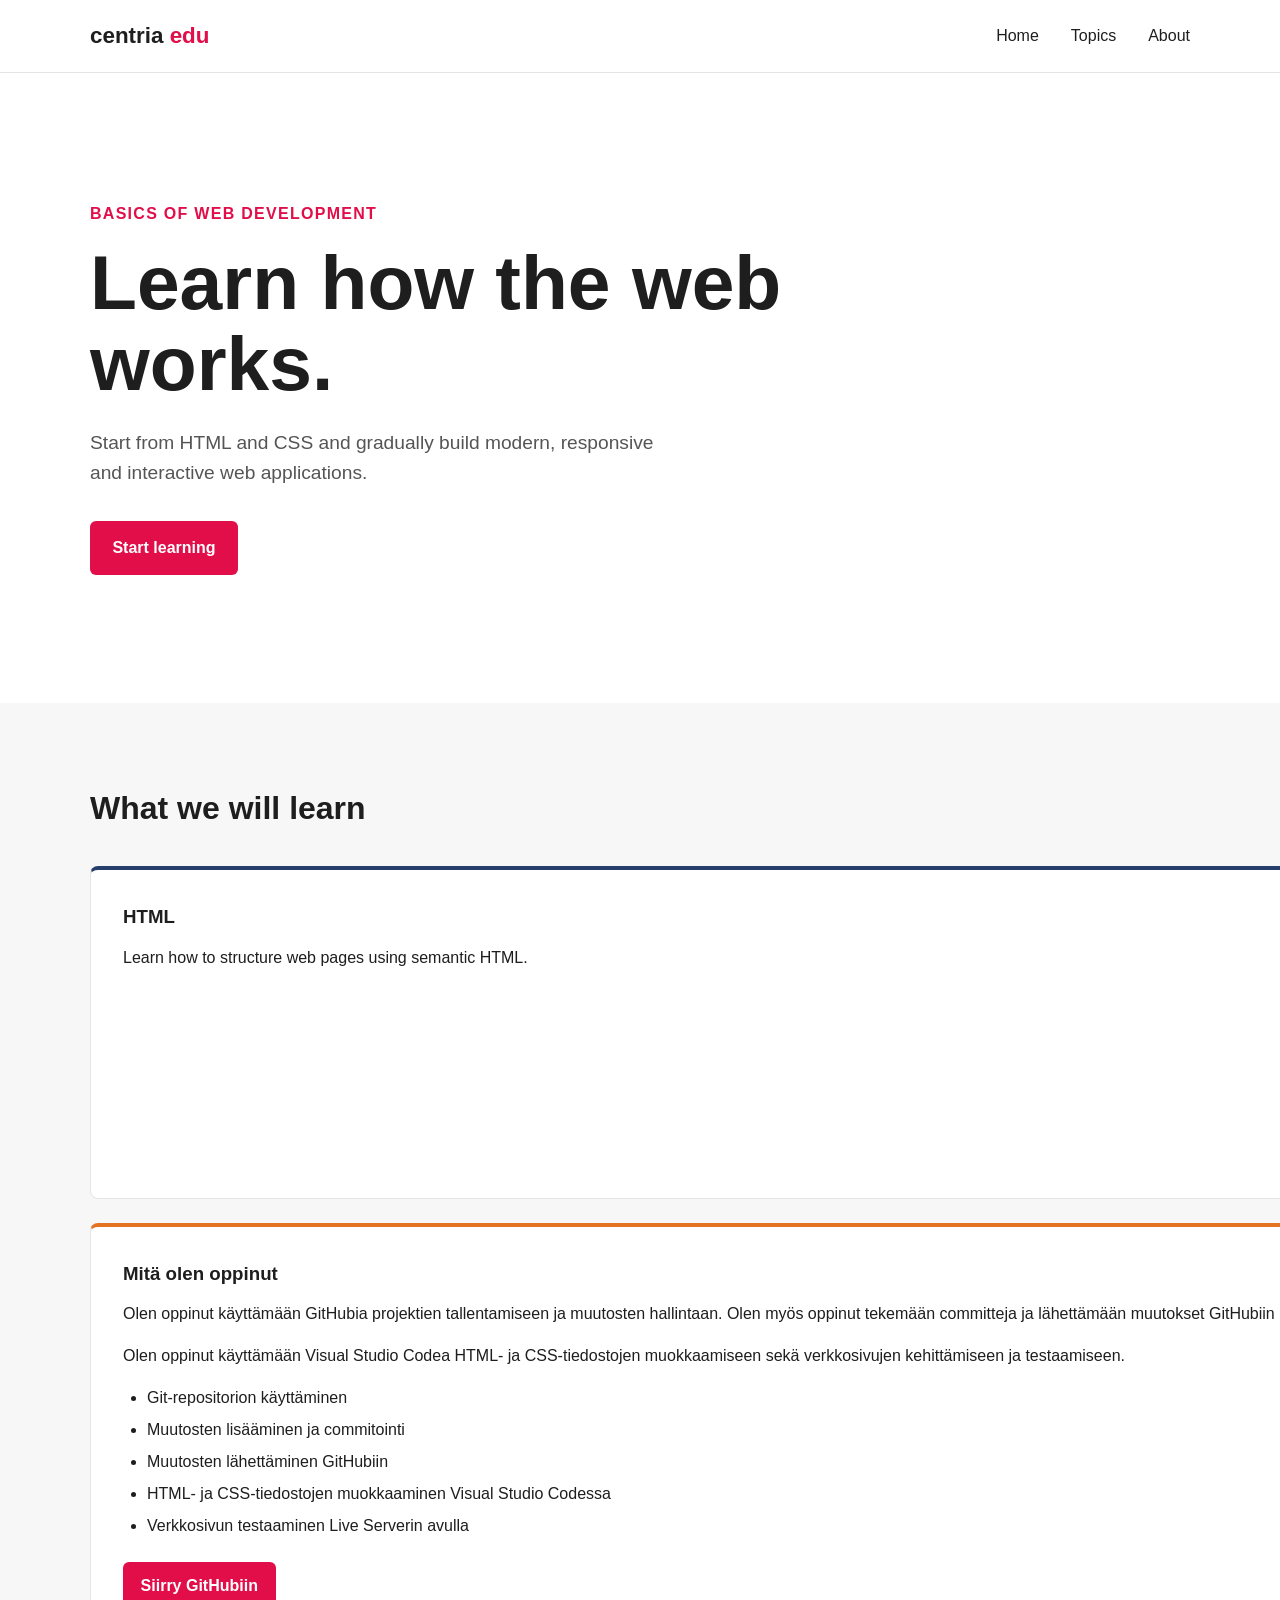
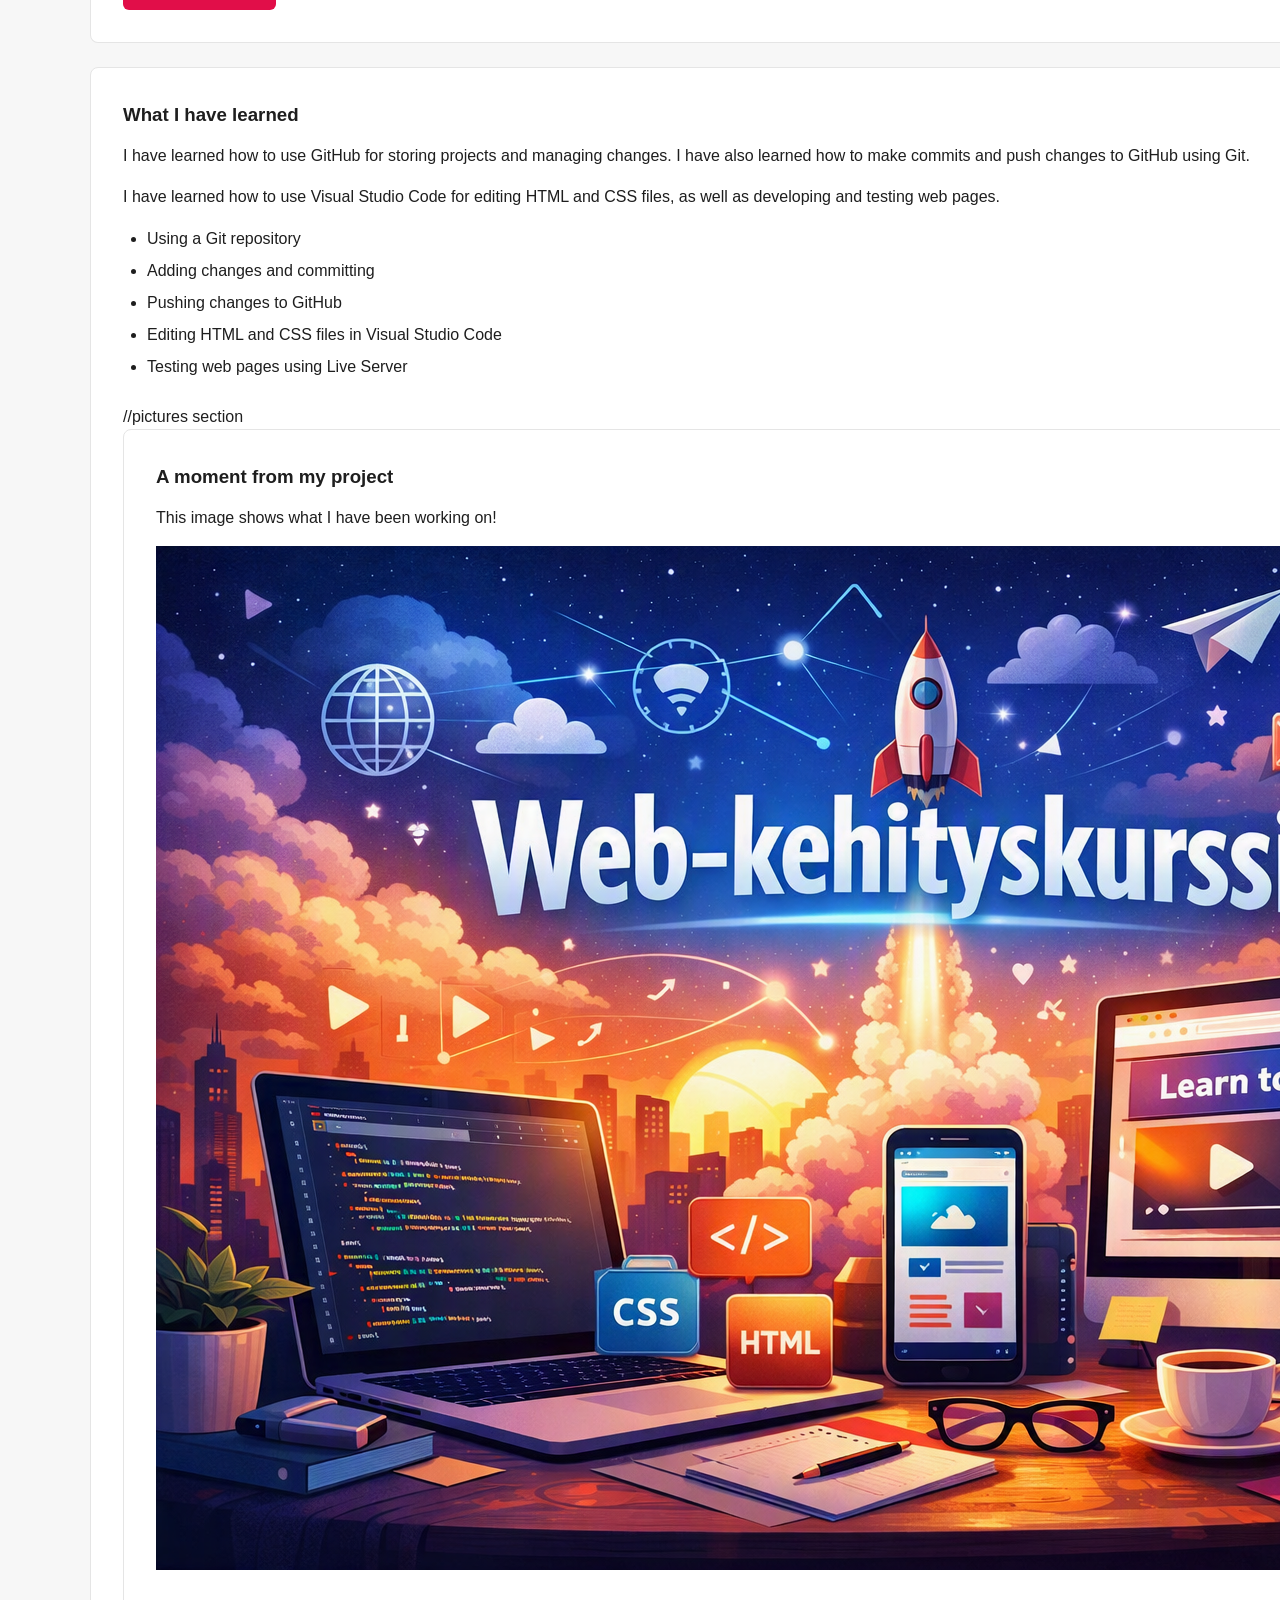
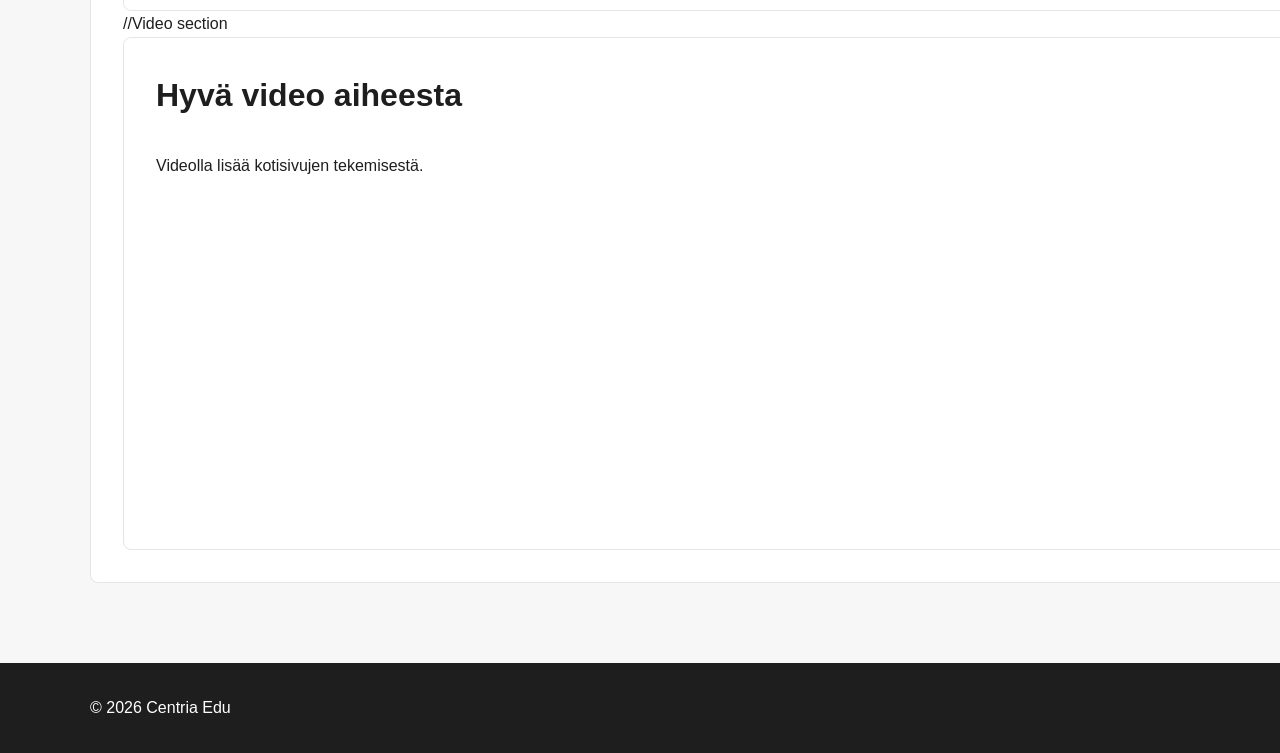
==== index.html @ 22986078 "Lisää s6-sivuston tiedostot" ====
<!--
    Centria Edu - Basics of Web Development

    Original author: Ville Heikkiniemi
    Modified by: Mika Pirttimäki
    Last modified: 2026-09-17

    Based on the original course template.
-->

<!DOCTYPE html>
<html lang="en">

<head>
    <meta charset="UTF-8">
    <meta name="viewport" content="width=device-width, initial-scale=1.0">
    <meta name="author" content="Ville Heikkiniemi">

    <link rel="icon" href="favicon.ico">
    <link rel="stylesheet" href="style.css">

    <title>Centria Edu | Basics of Web Development</title>
</head>

<body>

    <header>
        <div class="container">
            <nav>
                <div class="logo">
                    centria <span>edu</span>
                </div>

                <ul>
                    <li><a href="#">Home</a></li>
                    <li><a href="#topics">Topics</a></li>
                    <li><a href="#learning">About</a></li>
                </ul>
            </nav>
        </div>
    </header>

    <main>

        <section class="hero">
            <div class="container">
                <div class="hero-content">

                    <span class="label">Basics of Web Development</span>

                    <h1>
                        Learn how the web works.
                    </h1>

                    <p>
                        Start from HTML and CSS and gradually build modern,
                        responsive and interactive web applications.
                    </p>

                    <a href="#topics" class="button">
                        Start learning
                    </a>

                </div>
            </div>
        </section>

        <section class="topics" id="topics">
            <div class="container">

                <h2>What we will learn</h2>

                <div class="cards">

                    <article class="card">
                        <h3>HTML</h3>

                        <p>
                            Learn how to structure web pages using semantic HTML.
                        </p>
                    </article>

                    <article class="card">
                        <h3>CSS</h3>

                        <p>
                            Learn how to style layouts, colors, typography and
                            responsive interfaces.
                        </p>
                    </article>

                    <article class="card" id="learning">
                        <h3>Mitä olen oppinut</h3>

                        <p>
                            Olen oppinut käyttämään GitHubia projektien
                            tallentamiseen ja muutosten hallintaan. Olen myös
                            oppinut tekemään committeja ja lähettämään muutokset
                            GitHubiin Gitin avulla.
                        </p>

                        <p>
                            Olen oppinut käyttämään Visual Studio Codea HTML- ja
                            CSS-tiedostojen muokkaamiseen sekä verkkosivujen
                            kehittämiseen ja testaamiseen.
                        </p>

                        <ul>
                            <li>Git-repositorion käyttäminen</li>
                            <li>Muutosten lisääminen ja commitointi</li>
                            <li>Muutosten lähettäminen GitHubiin</li>
                            <li>HTML- ja CSS-tiedostojen muokkaaminen Visual Studio Codessa</li>
                            <li>Verkkosivun testaaminen Live Serverin avulla</li>
                        </ul>

                        <a href="https://github.com/" target="_blank" rel="noopener noreferrer">
                            Siirry GitHubiin
                        </a>
                    </article>
                    <article class="card" id="learning">
                        <h3>What I have learned</h3>

                        <p>
                            I have learned how to use GitHub for storing projects
                            and managing changes. I have also learned how to make
                            commits and push changes to GitHub using Git.
                        </p>

                        <p>
                            I have learned how to use Visual Studio Code for
                            editing HTML and CSS files, as well as developing and
                            testing web pages.
                        </p>

                        <ul>
                            <li>Using a Git repository</li>
                            <li>Adding changes and committing</li>
                            <li>Pushing changes to GitHub</li>
                            <li>Editing HTML and CSS files in Visual Studio Code</li>
                            <li>Testing web pages using Live Server</li>
                        </ul>
                        //pictures section
                        <article class="card">
                            <h3>A moment from my project</h3>
                            <p>
                                This image shows what I have been working on!
                            </p>
                            <img src="images\tekoalykuva.png" alt="Every day it's like this" />               
                        </article>
                        
                        //Video section
                        <article class="card">
                        <h2>Hyvä video aiheesta</h2>
                        <p>Videolla lisää kotisivujen tekemisestä.</p>
                        <iframe width="560" height="315" src="https://www.youtube.com/embed/Ss_3M5VhaYA?si=KcB52KSra6Bb_6T6" title="YouTube video player" frameborder="0" allow="accelerometer; autoplay; clipboard-write; encrypted-media; gyroscope; picture-in-picture; web-share" referrerpolicy="strict-origin-when-cross-origin" allowfullscreen></iframe>
                        </article>
                    </div>
        </section>

    </main>

    <footer>
        <div class="container">
            <p>&copy; 2026 Centria Edu</p>
        </div>
    </footer>

</body>

</html>
---- style.css ----
:root {
    --primary: #e10e49;
    --light: #ffffff;
    --dark: #1e1e1e;
    --blue: #263f6a;
    --green: #284e36;
    --orange: #e37222;
    --rose: #c24d52;
}

* {
    box-sizing: border-box;
    margin: 0;
    padding: 0;
}

body {
    font-family: Arial, Helvetica, sans-serif;
    background-color: var(--light);
    color: var(--dark);
    line-height: 1.6;
}

header {
    border-bottom: 1px solid #e5e5e5;
}

.container {
    width: min(1100px, 90%);
    margin: 0 auto;
}

nav {
    min-height: 72px;
    display: flex;
    justify-content: space-between;
    align-items: center;
}

.logo {
    font-size: 1.4rem;
    font-weight: bold;
    color: var(--dark);
}

.logo span {
    color: var(--primary);
}

nav ul {
    display: flex;
    gap: 2rem;
    list-style: none;
}

nav a {
    color: var(--dark);
    text-decoration: none;
}

nav a:hover {
    color: var(--primary);
}

.hero {
    min-height: 70vh;
    display: flex;
    align-items: center;
}

.hero-content {
    max-width: 700px;
}

.label {
    display: inline-block;
    margin-bottom: 1rem;
    color: var(--primary);
    font-weight: bold;
    text-transform: uppercase;
    letter-spacing: 0.08rem;
}

h1 {
    margin-bottom: 1.5rem;
    font-size: clamp(2.5rem, 6vw, 5rem);
    line-height: 1.05;
}

.hero p {
    max-width: 600px;
    margin-bottom: 2rem;
    font-size: 1.2rem;
    color: #555;
}

.button {
    display: inline-block;
    padding: 0.9rem 1.4rem;
    background-color: var(--primary);
    color: var(--light);
    text-decoration: none;
    border-radius: 6px;
    font-weight: bold;
}

.button:hover {
    background-color: var(--rose);
}

.topics {
    padding: 5rem 0;
    background-color: #f7f7f7;
}

.topics h2 {
    margin-bottom: 2rem;
    font-size: 2rem;
}

.cards {
    display: grid;
    grid-template-columns: repeat(2, 1fr);
    gap: 1.5rem;
}

.card {
    padding: 2rem;
    background-color: var(--light);
    border: 1px solid #e5e5e5;
    border-radius: 8px;
}

.card h3 {
    margin-bottom: 0.8rem;
}

.card p {
    margin-bottom: 1rem;
}

.card:nth-child(1) {
    border-top: 4px solid var(--blue);
}

.card:nth-child(2) {
    border-top: 4px solid var(--green);
}

.card:nth-child(3) {
    grid-column: 1 / -1;
    border-top: 4px solid var(--orange);
}

/* What I have learned -osion lista */
#learning ul {
    margin: 1rem 0 1.5rem 1.5rem;
}

#learning li {
    margin-bottom: 0.4rem;
}

/* What I have learned -osion GitHub-linkki */
#learning a {
    display: inline-block;
    padding: 0.7rem 1.1rem;
    background-color: var(--primary);
    color: var(--light);
    text-decoration: none;
    border-radius: 6px;
    font-weight: bold;
}

#learning a:hover {
    background-color: var(--rose);
}

footer {
    padding: 2rem 0;
    background-color: var(--dark);
    color: var(--light);
}

@media (max-width: 700px) {
    nav ul {
        display: none;
    }

    .cards {
        grid-template-columns: 1fr;
    }
v
    .card:nth-child(3) {
        grid-column: auto;
    }

    .hero {
        min-height: 60vh;
    }
}
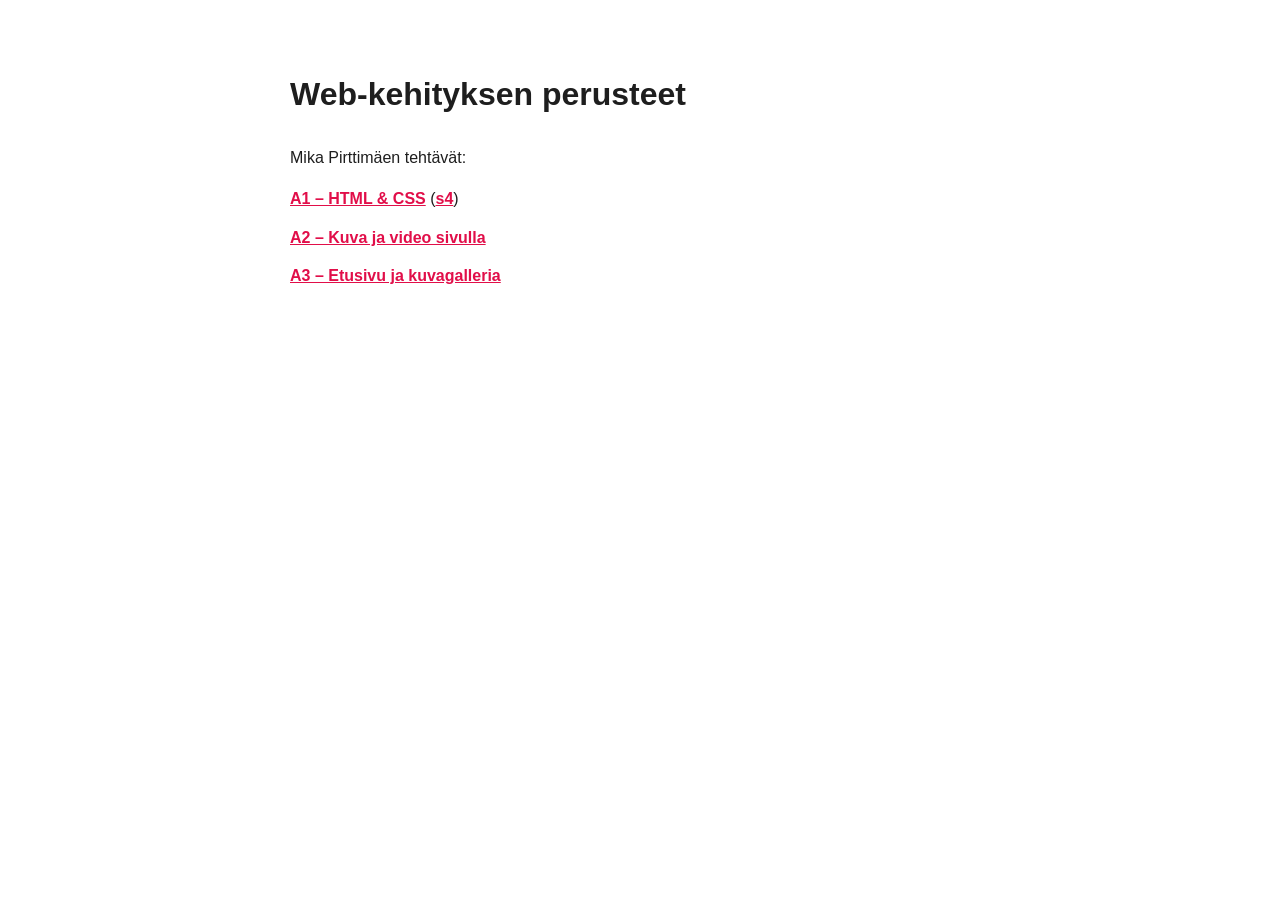
==== commit d359ede2: "Järjestä tehtävät kansioihin a1, a2 ja a3" ====
--- a/index.html
+++ b/index.html
@@ -1,169 +1,63 @@
+<!DOCTYPE html>
 <!--
     Centria Edu - Basics of Web Development
+    Repository front page with links to the assignments
 
-    Original author: Ville Heikkiniemi
-    Modified by: Mika Pirttimäki
-    Last modified: 2026-09-17
-
-    Based on the original course template.
+    Author: Mika Pirttimäki
+    Last modified: 2026-10-01
 -->
-
-<!DOCTYPE html>
-<html lang="en">
+<html lang="fi">
 
 <head>
     <meta charset="UTF-8">
     <meta name="viewport" content="width=device-width, initial-scale=1.0">
-    <meta name="author" content="Ville Heikkiniemi">
+    <meta name="author" content="Mika Pirttimäki">
 
     <link rel="icon" href="favicon.ico">
-    <link rel="stylesheet" href="style.css">
 
-    <title>Centria Edu | Basics of Web Development</title>
+    <title>Web-kehityksen perusteet | Mika Pirttimäki</title>
+
+    <style>
+        body {
+            max-width: 700px;
+            margin: 0 auto;
+            padding: 3rem 1rem;
+            font-family: Arial, Helvetica, sans-serif;
+            line-height: 1.6;
+            color: #1e1e1e;
+        }
+
+        h1 {
+            margin-bottom: 1.5rem;
+        }
+
+        ul {
+            list-style: none;
+            padding: 0;
+        }
+
+        li {
+            margin-bottom: 0.8rem;
+        }
+
+        a {
+            color: #e10e49;
+            font-weight: bold;
+        }
+    </style>
 </head>
 
 <body>
 
-    <header>
-        <div class="container">
-            <nav>
-                <div class="logo">
-                    centria <span>edu</span>
-                </div>
+    <h1>Web-kehityksen perusteet</h1>
 
-                <ul>
-                    <li><a href="#">Home</a></li>
-                    <li><a href="#topics">Topics</a></li>
-                    <li><a href="#learning">About</a></li>
-                </ul>
-            </nav>
-        </div>
-    </header>
+    <p>Mika Pirttimäen tehtävät:</p>
 
-    <main>
-
-        <section class="hero">
-            <div class="container">
-                <div class="hero-content">
-
-                    <span class="label">Basics of Web Development</span>
-
-                    <h1>
-                        Learn how the web works.
-                    </h1>
-
-                    <p>
-                        Start from HTML and CSS and gradually build modern,
-                        responsive and interactive web applications.
-                    </p>
-
-                    <a href="#topics" class="button">
-                        Start learning
-                    </a>
-
-                </div>
-            </div>
-        </section>
-
-        <section class="topics" id="topics">
-            <div class="container">
-
-                <h2>What we will learn</h2>
-
-                <div class="cards">
-
-                    <article class="card">
-                        <h3>HTML</h3>
-
-                        <p>
-                            Learn how to structure web pages using semantic HTML.
-                        </p>
-                    </article>
-
-                    <article class="card">
-                        <h3>CSS</h3>
-
-                        <p>
-                            Learn how to style layouts, colors, typography and
-                            responsive interfaces.
-                        </p>
-                    </article>
-
-                    <article class="card" id="learning">
-                        <h3>Mitä olen oppinut</h3>
-
-                        <p>
-                            Olen oppinut käyttämään GitHubia projektien
-                            tallentamiseen ja muutosten hallintaan. Olen myös
-                            oppinut tekemään committeja ja lähettämään muutokset
-                            GitHubiin Gitin avulla.
-                        </p>
-
-                        <p>
-                            Olen oppinut käyttämään Visual Studio Codea HTML- ja
-                            CSS-tiedostojen muokkaamiseen sekä verkkosivujen
-                            kehittämiseen ja testaamiseen.
-                        </p>
-
-                        <ul>
-                            <li>Git-repositorion käyttäminen</li>
-                            <li>Muutosten lisääminen ja commitointi</li>
-                            <li>Muutosten lähettäminen GitHubiin</li>
-                            <li>HTML- ja CSS-tiedostojen muokkaaminen Visual Studio Codessa</li>
-                            <li>Verkkosivun testaaminen Live Serverin avulla</li>
-                        </ul>
-
-                        <a href="https://github.com/" target="_blank" rel="noopener noreferrer">
-                            Siirry GitHubiin
-                        </a>
-                    </article>
-                    <article class="card" id="learning">
-                        <h3>What I have learned</h3>
-
-                        <p>
-                            I have learned how to use GitHub for storing projects
-                            and managing changes. I have also learned how to make
-                            commits and push changes to GitHub using Git.
-                        </p>
-
-                        <p>
-                            I have learned how to use Visual Studio Code for
-                            editing HTML and CSS files, as well as developing and
-                            testing web pages.
-                        </p>
-
-                        <ul>
-                            <li>Using a Git repository</li>
-                            <li>Adding changes and committing</li>
-                            <li>Pushing changes to GitHub</li>
-                            <li>Editing HTML and CSS files in Visual Studio Code</li>
-                            <li>Testing web pages using Live Server</li>
-                        </ul>
-                        //pictures section
-                        <article class="card">
-                            <h3>A moment from my project</h3>
-                            <p>
-                                This image shows what I have been working on!
-                            </p>
-                            <img src="images\tekoalykuva.png" alt="Every day it's like this" />               
-                        </article>
-                        
-                        //Video section
-                        <article class="card">
-                        <h2>Hyvä video aiheesta</h2>
-                        <p>Videolla lisää kotisivujen tekemisestä.</p>
-                        <iframe width="560" height="315" src="https://www.youtube.com/embed/Ss_3M5VhaYA?si=KcB52KSra6Bb_6T6" title="YouTube video player" frameborder="0" allow="accelerometer; autoplay; clipboard-write; encrypted-media; gyroscope; picture-in-picture; web-share" referrerpolicy="strict-origin-when-cross-origin" allowfullscreen></iframe>
-                        </article>
-                    </div>
-        </section>
-
-    </main>
-
-    <footer>
-        <div class="container">
-            <p>&copy; 2026 Centria Edu</p>
-        </div>
-    </footer>
+    <ul>
+        <li><a href="a1/">A1 – HTML &amp; CSS</a> (<a href="a1/s4/">s4</a>)</li>
+        <li><a href="a2/">A2 – Kuva ja video sivulla</a></li>
+        <li><a href="a3/">A3 – Etusivu ja kuvagalleria</a></li>
+    </ul>
 
 </body>
 
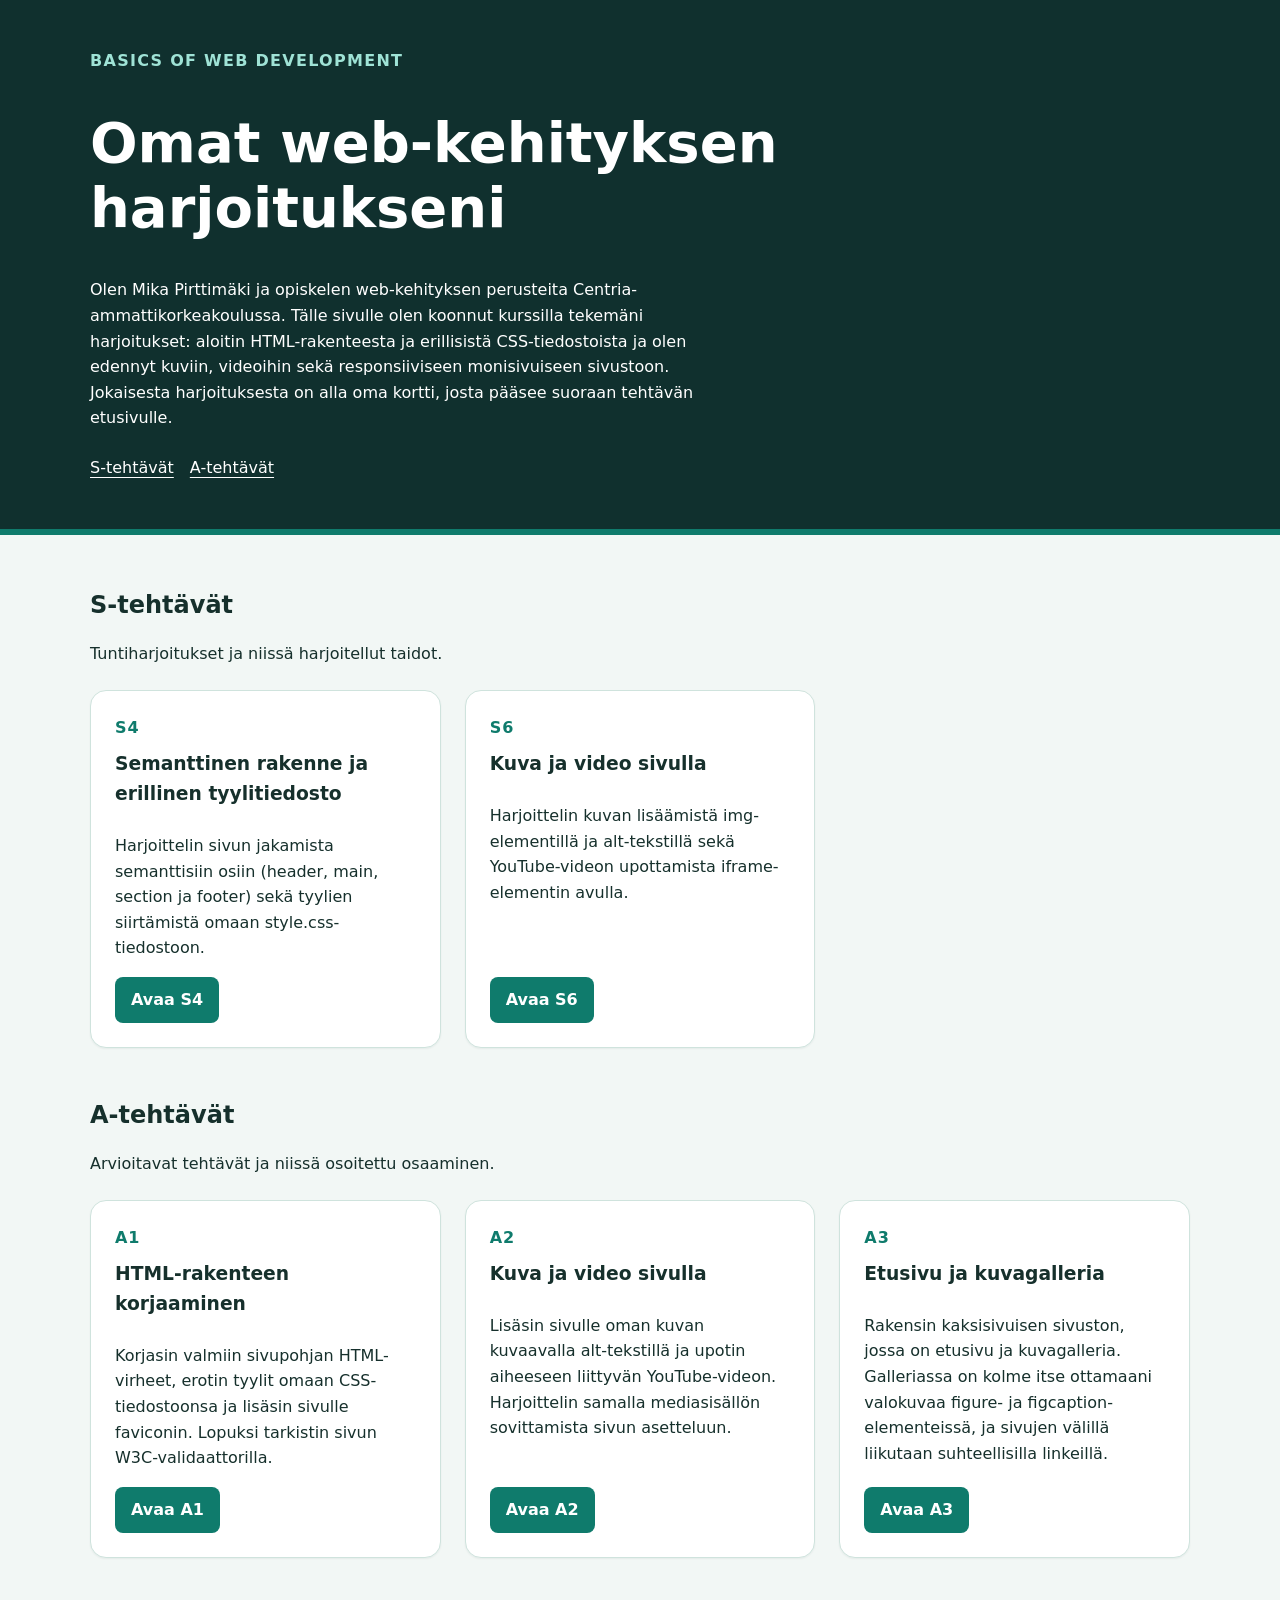
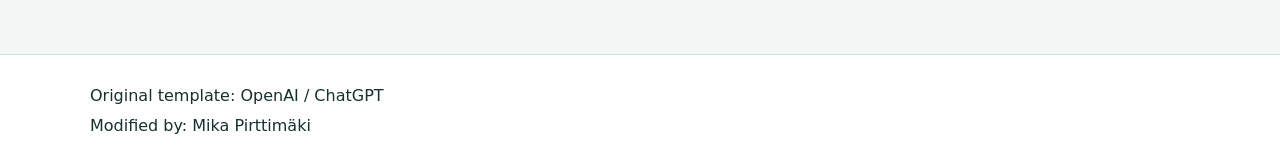
==== commit bc291139: "Lisää S9-koontisivu ja järjestä harjoitukset juuren kansioihin - Rakenna repositorion juureen koonti" ====
--- a/index.html
+++ b/index.html
@@ -1,10 +1,11 @@
 <!DOCTYPE html>
 <!--
     Centria Edu - Basics of Web Development
-    Repository front page with links to the assignments
+    S9 - Repositorion koontisivu
 
-    Author: Mika Pirttimäki
-    Last modified: 2026-10-01
+    Original template: OpenAI / ChatGPT
+    Modified by: Mika Pirttimäki
+    Last modified: 2026-10-02
 -->
 <html lang="fi">
 
@@ -12,52 +13,140 @@
     <meta charset="UTF-8">
     <meta name="viewport" content="width=device-width, initial-scale=1.0">
     <meta name="author" content="Mika Pirttimäki">
+    <meta name="description" content="Mika Pirttimäen web-kehityksen perusteiden harjoitukset koottuna yhdelle sivulle.">
 
-    <link rel="icon" href="favicon.ico">
+    <title>Web-kehityksen harjoitukset – Mika Pirttimäki</title>
 
-    <title>Web-kehityksen perusteet | Mika Pirttimäki</title>
-
-    <style>
-        body {
-            max-width: 700px;
-            margin: 0 auto;
-            padding: 3rem 1rem;
-            font-family: Arial, Helvetica, sans-serif;
-            line-height: 1.6;
-            color: #1e1e1e;
-        }
-
-        h1 {
-            margin-bottom: 1.5rem;
-        }
-
-        ul {
-            list-style: none;
-            padding: 0;
-        }
-
-        li {
-            margin-bottom: 0.8rem;
-        }
-
-        a {
-            color: #e10e49;
-            font-weight: bold;
-        }
-    </style>
+    <link rel="icon" href="favicon.ico" type="image/x-icon">
+    <link rel="stylesheet" href="style.css">
 </head>
 
 <body>
 
-    <h1>Web-kehityksen perusteet</h1>
+    <header class="site-header">
+        <div class="container">
+            <p class="eyebrow">Basics of Web Development</p>
 
-    <p>Mika Pirttimäen tehtävät:</p>
+            <h1>Omat web-kehityksen harjoitukseni</h1>
 
-    <ul>
-        <li><a href="a1/">A1 – HTML &amp; CSS</a> (<a href="a1/s4/">s4</a>)</li>
-        <li><a href="a2/">A2 – Kuva ja video sivulla</a></li>
-        <li><a href="a3/">A3 – Etusivu ja kuvagalleria</a></li>
-    </ul>
+            <p class="intro">
+                Olen Mika Pirttimäki ja opiskelen web-kehityksen perusteita
+                Centria-ammattikorkeakoulussa. Tälle sivulle olen koonnut
+                kurssilla tekemäni harjoitukset: aloitin HTML-rakenteesta ja
+                erillisistä CSS-tiedostoista ja olen edennyt kuviin, videoihin
+                sekä responsiiviseen monisivuiseen sivustoon. Jokaisesta
+                harjoituksesta on alla oma kortti, josta pääsee suoraan
+                tehtävän etusivulle.
+            </p>
+
+            <nav aria-label="Harjoitusosiot">
+                <a href="#s-tehtavat">S-tehtävät</a>
+                <a href="#a-tehtavat">A-tehtävät</a>
+            </nav>
+        </div>
+    </header>
+
+    <main class="container">
+
+        <section id="s-tehtavat" aria-labelledby="s-otsikko">
+            <h2 id="s-otsikko">S-tehtävät</h2>
+
+            <p>Tuntiharjoitukset ja niissä harjoitellut taidot.</p>
+
+            <div class="card-grid">
+
+                <article class="card">
+                    <p class="task-id">S4</p>
+
+                    <h3>Semanttinen rakenne ja erillinen tyylitiedosto</h3>
+
+                    <p>
+                        Harjoittelin sivun jakamista semanttisiin osiin
+                        (header, main, section ja footer) sekä tyylien
+                        siirtämistä omaan style.css-tiedostoon.
+                    </p>
+
+                    <a class="card-link" href="s4/index.html">Avaa S4</a>
+                </article>
+
+                <article class="card">
+                    <p class="task-id">S6</p>
+
+                    <h3>Kuva ja video sivulla</h3>
+
+                    <p>
+                        Harjoittelin kuvan lisäämistä img-elementillä ja
+                        alt-tekstillä sekä YouTube-videon upottamista
+                        iframe-elementin avulla.
+                    </p>
+
+                    <a class="card-link" href="s6/index.html">Avaa S6</a>
+                </article>
+
+            </div>
+        </section>
+
+        <section id="a-tehtavat" aria-labelledby="a-otsikko">
+            <h2 id="a-otsikko">A-tehtävät</h2>
+
+            <p>Arvioitavat tehtävät ja niissä osoitettu osaaminen.</p>
+
+            <div class="card-grid">
+
+                <article class="card">
+                    <p class="task-id">A1</p>
+
+                    <h3>HTML-rakenteen korjaaminen</h3>
+
+                    <p>
+                        Korjasin valmiin sivupohjan HTML-virheet, erotin tyylit
+                        omaan CSS-tiedostoonsa ja lisäsin sivulle faviconin.
+                        Lopuksi tarkistin sivun W3C-validaattorilla.
+                    </p>
+
+                    <a class="card-link" href="a1/index.html">Avaa A1</a>
+                </article>
+
+                <article class="card">
+                    <p class="task-id">A2</p>
+
+                    <h3>Kuva ja video sivulla</h3>
+
+                    <p>
+                        Lisäsin sivulle oman kuvan kuvaavalla alt-tekstillä ja
+                        upotin aiheeseen liittyvän YouTube-videon. Harjoittelin
+                        samalla mediasisällön sovittamista sivun asetteluun.
+                    </p>
+
+                    <a class="card-link" href="a2/index.html">Avaa A2</a>
+                </article>
+
+                <article class="card">
+                    <p class="task-id">A3</p>
+
+                    <h3>Etusivu ja kuvagalleria</h3>
+
+                    <p>
+                        Rakensin kaksisivuisen sivuston, jossa on etusivu ja
+                        kuvagalleria. Galleriassa on kolme itse ottamaani
+                        valokuvaa figure- ja figcaption-elementeissä, ja sivujen
+                        välillä liikutaan suhteellisilla linkeillä.
+                    </p>
+
+                    <a class="card-link" href="a3/index.html">Avaa A3</a>
+                </article>
+
+            </div>
+        </section>
+
+    </main>
+
+    <footer class="site-footer">
+        <div class="container">
+            <p>Original template: OpenAI / ChatGPT</p>
+            <p>Modified by: Mika Pirttimäki</p>
+        </div>
+    </footer>
 
 </body>
 
--- a/style.css
+++ b/style.css
@@ -0,0 +1,168 @@
+/*
+    Centria Edu - Basics of Web Development
+    S9 - Repositorion koontisivun tyylit
+
+    Original template: OpenAI / ChatGPT
+    Modified by: Mika Pirttimäki
+    Last modified: 2026-10-02
+*/
+
+* {
+    box-sizing: border-box;
+}
+
+html {
+    scroll-behavior: smooth;
+}
+
+body {
+    margin: 0;
+    font-family: system-ui, sans-serif;
+    line-height: 1.6;
+    color: #16302c;
+    background-color: #f2f7f5;
+}
+
+.container {
+    width: min(1100px, 92%);
+    margin-inline: auto;
+}
+
+/* Ylätunniste */
+
+.site-header {
+    padding-block: 3rem;
+    color: #ffffff;
+    background-color: #10302e;
+    border-bottom: 6px solid #0f7b6c;
+}
+
+.eyebrow {
+    margin: 0;
+    font-weight: 700;
+    letter-spacing: 0.08em;
+    text-transform: uppercase;
+    color: #9fe3d6;
+}
+
+h1 {
+    max-width: 22ch;
+    font-size: clamp(2rem, 5vw, 3.5rem);
+    line-height: 1.15;
+}
+
+.intro {
+    max-width: 60ch;
+}
+
+nav {
+    display: flex;
+    flex-wrap: wrap;
+    gap: 1rem;
+    margin-top: 1.5rem;
+}
+
+nav a {
+    color: #ffffff;
+    text-underline-offset: 0.25em;
+}
+
+nav a:hover {
+    color: #9fe3d6;
+}
+
+/* Harjoitusosiot */
+
+main {
+    padding-block: 2rem 3rem;
+}
+
+section {
+    margin-bottom: 3rem;
+}
+
+h2 {
+    margin-bottom: 0.25rem;
+}
+
+/* CSS Grid -korttiasettelu */
+
+.card-grid {
+    display: grid;
+    grid-template-columns: repeat(3, minmax(0, 1fr));
+    gap: 1.5rem;
+    margin-top: 1.5rem;
+}
+
+.card {
+    display: flex;
+    flex-direction: column;
+    padding: 1.5rem;
+    border: 1px solid #cfe3dd;
+    border-radius: 1rem;
+    background-color: #ffffff;
+    box-shadow: 0 1px 2px rgba(16, 48, 46, 0.06);
+    overflow-wrap: anywhere;
+}
+
+.card:hover {
+    border-color: #0f7b6c;
+    box-shadow: 0 6px 16px rgba(16, 48, 46, 0.12);
+}
+
+.task-id {
+    margin: 0;
+    font-weight: 700;
+    letter-spacing: 0.06em;
+    color: #0f7b6c;
+}
+
+.card h3 {
+    margin-block: 0.5rem;
+}
+
+.card-link {
+    align-self: flex-start;
+    margin-top: auto;
+    padding: 0.65rem 1rem;
+    border-radius: 0.5rem;
+    color: #ffffff;
+    background-color: #0f7b6c;
+    text-decoration: none;
+    font-weight: 700;
+}
+
+.card-link:hover {
+    background-color: #0b5f54;
+}
+
+a:focus-visible {
+    outline: 3px solid #b4530a;
+    outline-offset: 4px;
+}
+
+/* Alatunniste */
+
+.site-footer {
+    padding-block: 1.5rem;
+    border-top: 1px solid #cfe3dd;
+    background-color: #ffffff;
+}
+
+.site-footer p {
+    margin-block: 0.25rem;
+}
+
+/* Kapeammilla näytöillä kortit kahteen ja lopuksi yhteen sarakkeeseen */
+
+@media (max-width: 900px) {
+    .card-grid {
+        grid-template-columns: repeat(2, minmax(0, 1fr));
+    }
+}
+
+@media (max-width: 600px) {
+    .card-grid {
+        grid-template-columns: 1fr;
+    }
+}
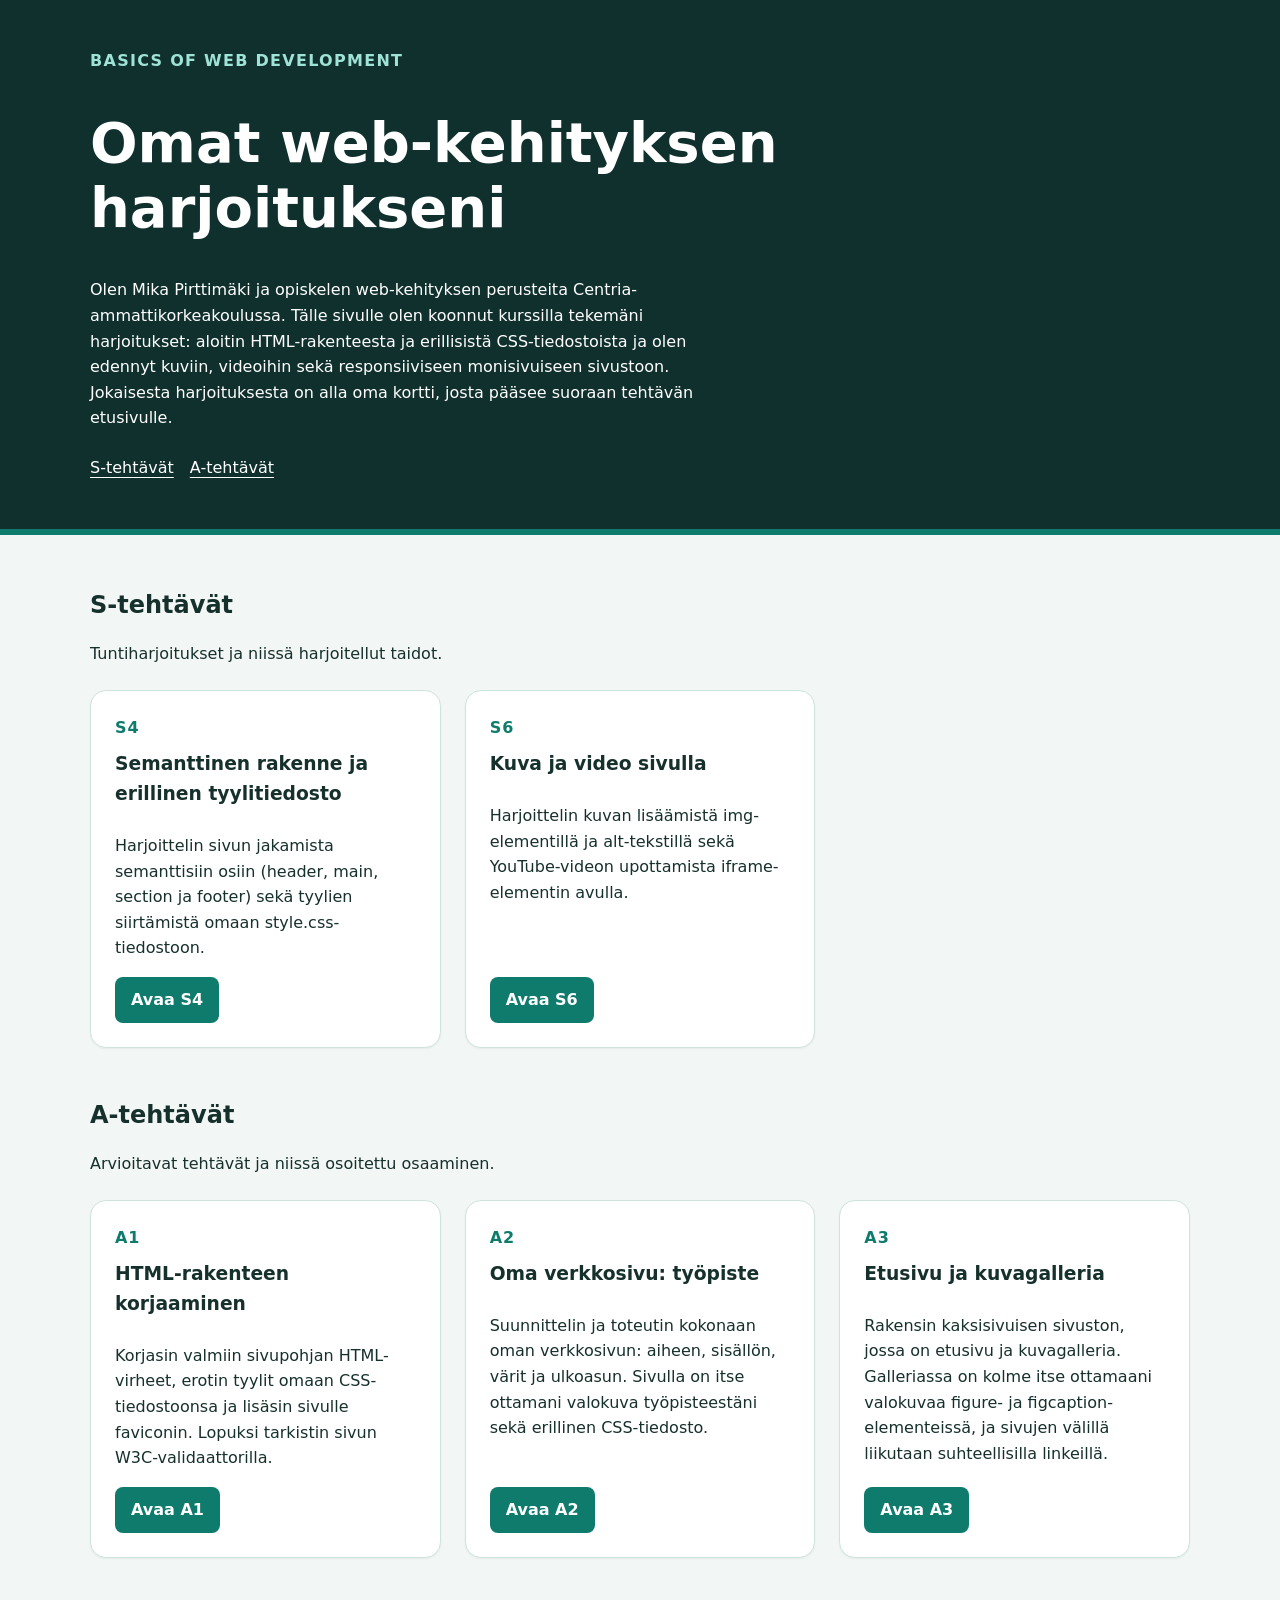
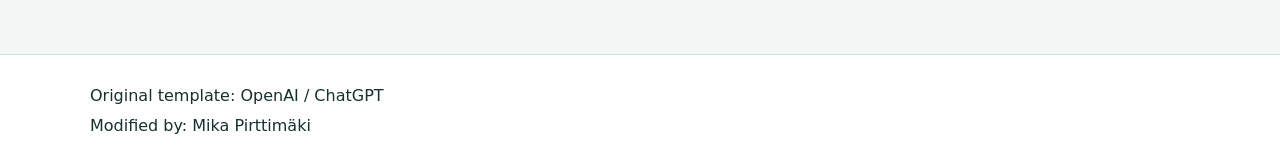
==== commit 9ddedded: "Korvaa A2 omalla verkkosivulla työpisteestä - Suunnittele ja toteuta a2-kansioon kokonaan uusi sivu " ====
--- a/index.html
+++ b/index.html
@@ -110,12 +110,13 @@
                 <article class="card">
                     <p class="task-id">A2</p>
 
-                    <h3>Kuva ja video sivulla</h3>
+                    <h3>Oma verkkosivu: työpiste</h3>
 
                     <p>
-                        Lisäsin sivulle oman kuvan kuvaavalla alt-tekstillä ja
-                        upotin aiheeseen liittyvän YouTube-videon. Harjoittelin
-                        samalla mediasisällön sovittamista sivun asetteluun.
+                        Suunnittelin ja toteutin kokonaan oman verkkosivun:
+                        aiheen, sisällön, värit ja ulkoasun. Sivulla on itse
+                        ottamani valokuva työpisteestäni sekä erillinen
+                        CSS-tiedosto.
                     </p>
 
                     <a class="card-link" href="a2/index.html">Avaa A2</a>
